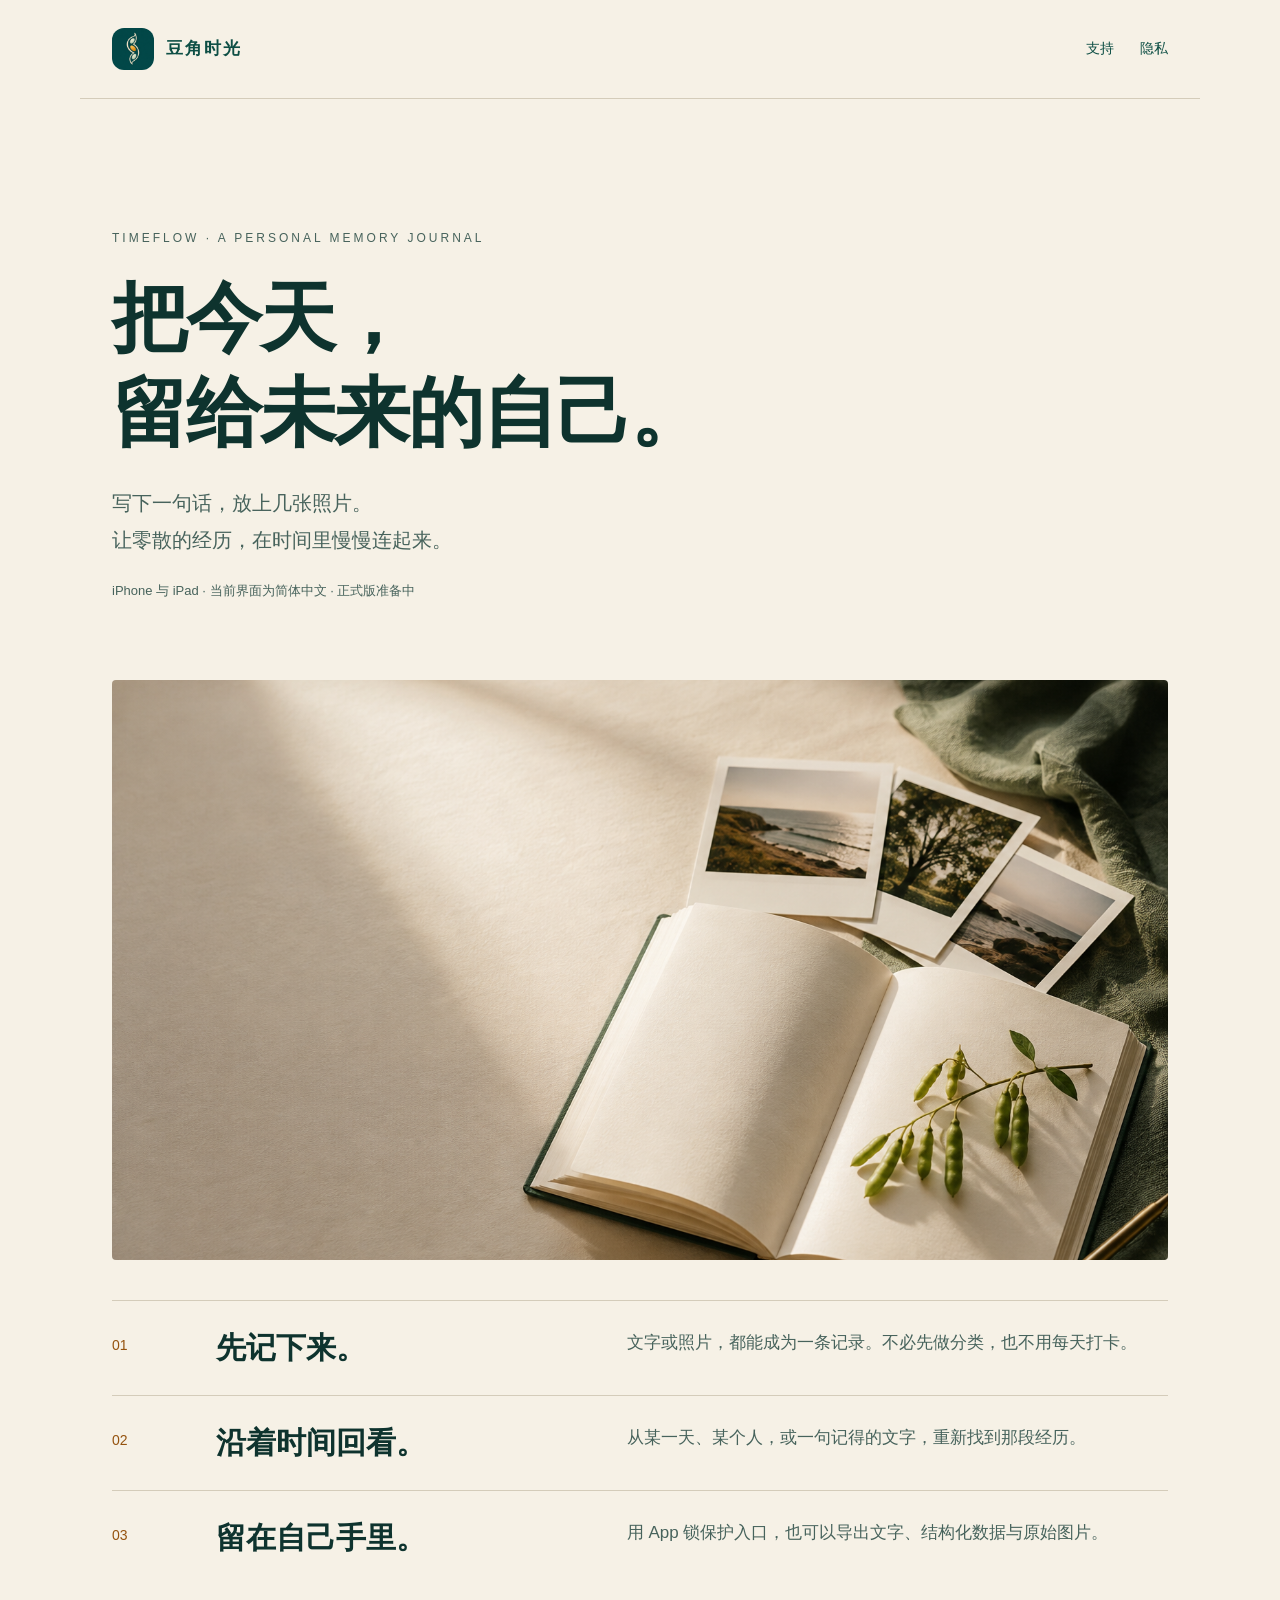
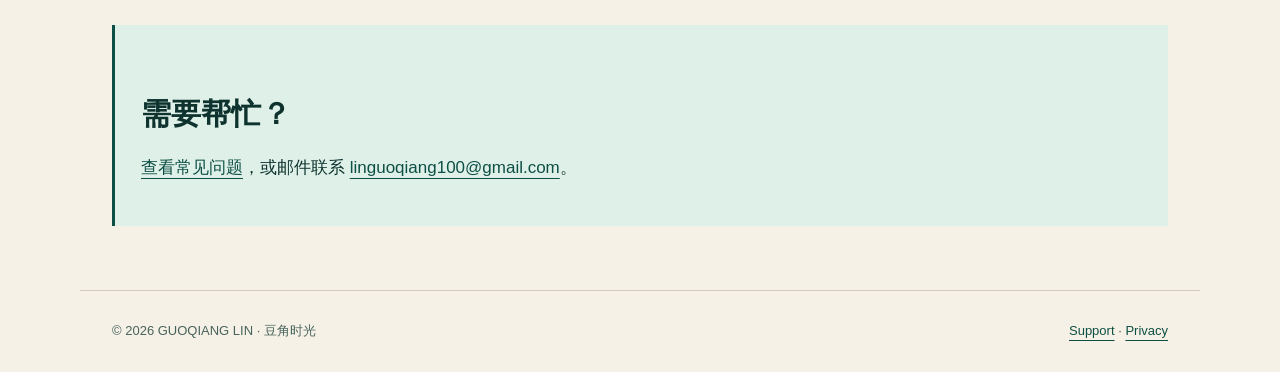
==== index.html @ fb49351d "docs: publish TimeFlow product support and privacy website" ====
<!doctype html>
<html lang="zh-CN"><head><meta charset="utf-8"><meta name="viewport" content="width=device-width,initial-scale=1"><title>豆角时光 · 把今天留给未来的自己</title><meta name="description" content="用文字和照片记录生活，沿时间线重温经历。豆角时光，一本属于自己的生活记录本。"><link rel="stylesheet" href="styles.css"></head>
<body><header><a class="brand" href="index.html"><img src="app-icon.png" alt="">豆角时光</a><nav aria-label="主导航"><a href="support.html">支持</a><a href="privacy.html">隐私</a></nav></header>
<main><section class="hero"><p class="eyebrow">TIMEFLOW · A PERSONAL MEMORY JOURNAL</p><h1>把今天，<br>留给未来的自己。</h1><p class="lede">写下一句话，放上几张照片。<br>让零散的经历，在时间里慢慢连起来。</p><p class="meta">iPhone 与 iPad · 当前界面为简体中文 · 正式版准备中</p></section>
<img class="hero-art" src="brand-hero.png" alt="暖光下的纸质记录本、风景照片与一枝绿色豆荚；宣传插画，非 App 截图">
<section class="rows" aria-label="产品特点"><article class="row"><span>01</span><h2>先记下来。</h2><p>文字或照片，都能成为一条记录。不必先做分类，也不用每天打卡。</p></article><article class="row"><span>02</span><h2>沿着时间回看。</h2><p>从某一天、某个人，或一句记得的文字，重新找到那段经历。</p></article><article class="row"><span>03</span><h2>留在自己手里。</h2><p>用 App 锁保护入口，也可以导出文字、结构化数据与原始图片。</p></article></section>
<section class="contact"><h2>需要帮忙？</h2><p><a href="support.html">查看常见问题</a>，或邮件联系 <a href="mailto:linguoqiang100@gmail.com">linguoqiang100@gmail.com</a>。</p></section></main>
<footer><span>© 2026 GUOQIANG LIN · 豆角时光</span><span><a href="support.html">Support</a> · <a href="privacy.html">Privacy</a></span></footer></body></html>
---- styles.css ----
@import url("design-tokens.css");
:root { color-scheme: light; }
* { box-sizing: border-box; }
body { margin: 0; background: var(--tf-color-background); color: var(--tf-color-ink); font: 17px/1.85 "PingFang SC", "Hiragino Sans GB", sans-serif; }
a { color: var(--tf-color-green); text-underline-offset: 5px; }
a:focus-visible { outline: 3px solid var(--tf-color-gold); outline-offset: 5px; }
header, main, footer { max-width: 1120px; margin: auto; padding: 28px 32px; }
header { display: flex; align-items: center; justify-content: space-between; gap: 24px; border-bottom: 1px solid var(--tf-color-line); }
.brand { display: flex; align-items: center; gap: 12px; text-decoration: none; font-weight: 650; letter-spacing: 2px; }
.brand img { width: 42px; height: 42px; border-radius: 12px; }
nav { display: flex; gap: 26px; font-size: 14px; }
nav a { text-decoration: none; }
.hero { padding: 90px 0 64px; max-width: 880px; }
.eyebrow { font: 12px/1.5 "Avenir Next", sans-serif; letter-spacing: 3px; color: var(--tf-color-secondary-ink); }
h1, h2 { font-family: "Songti SC", "Noto Serif CJK SC", serif; font-weight: 600; }
h1 { font-size: clamp(42px, 7vw, 76px); line-height: 1.25; letter-spacing: -2px; margin: 24px 0; }
h2 { font-size: 30px; line-height: 1.4; margin: 42px 0 16px; }
h3 { font-size: 19px; }
.lede { font-size: 20px; color: var(--tf-color-secondary-ink); max-width: 610px; }
.hero-art { display: block; width: 100%; max-height: 580px; object-fit: cover; border-radius: 4px; }
.rows { margin: 40px 0; }
.row { border-top: 1px solid var(--tf-color-line); padding: 26px 0; display: grid; grid-template-columns: 80px 1fr 1.4fr; gap: 24px; align-items: start; }
.row span { color: var(--tf-color-gold); font: 14px "Avenir Next", sans-serif; padding-top: 10px; }
.row h2 { margin: 0; }
.row p { margin: 0; color: var(--tf-color-secondary-ink); }
.document { max-width: 800px; padding-top: 55px; padding-bottom: 70px; }
.document h1 { font-size: clamp(34px, 6vw, 52px); letter-spacing: 0; }
.document p, .document li { max-width: 72ch; }
.meta { font-size: 13px; color: var(--tf-color-secondary-ink); }
.contact { padding: 26px; margin: 36px 0; background: var(--tf-color-green-soft); border-left: 3px solid var(--tf-color-green); }
footer { border-top: 1px solid var(--tf-color-line); color: var(--tf-color-secondary-ink); font-size: 13px; display: flex; justify-content: space-between; gap: 24px; }
@media (max-width: 640px) { header, main, footer { padding-left: 22px; padding-right: 22px; } header { flex-wrap: wrap; } nav { gap: 22px; } .hero { padding-top: 55px; } .row { grid-template-columns: 34px 1fr; gap: 12px; } .row p { grid-column: 2; } footer { display: block; } }
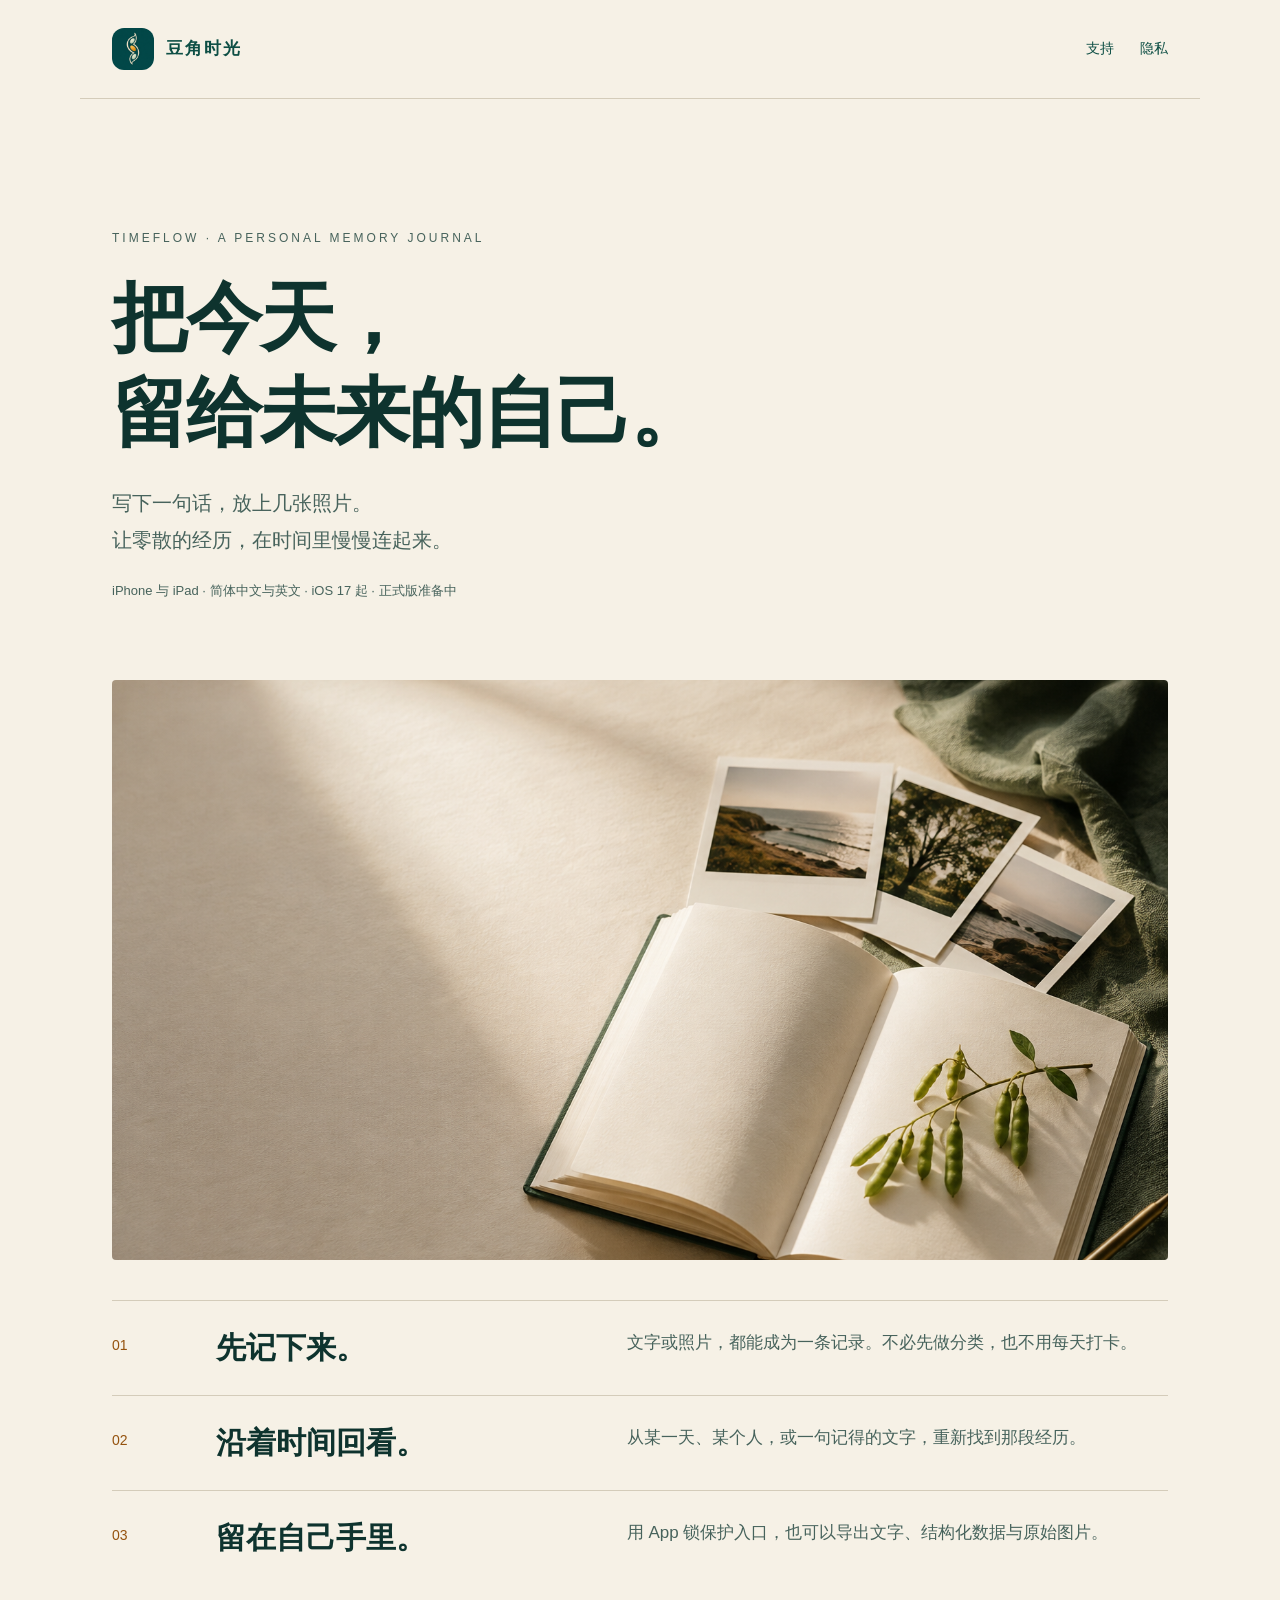
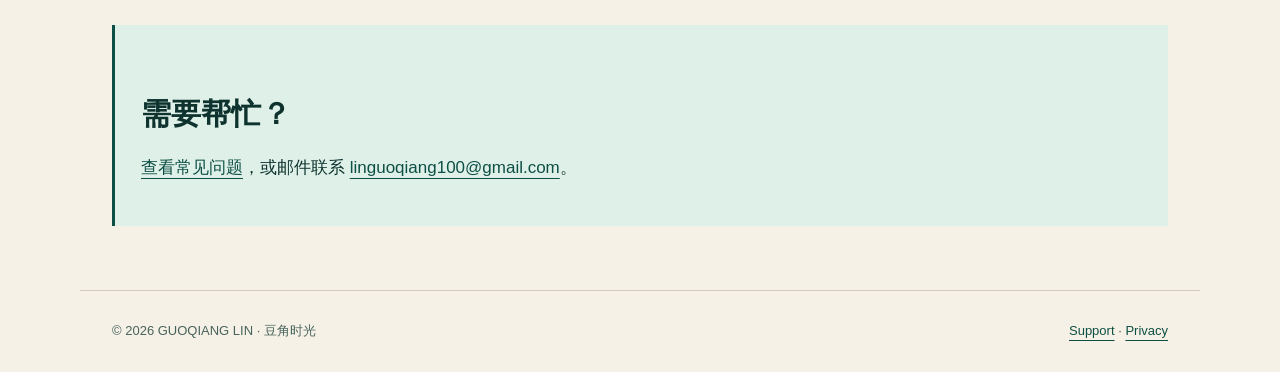
==== commit 3706360c: "docs: 对齐官网语言与最低系统说明" ====
--- a/index.html
+++ b/index.html
@@ -1,7 +1,7 @@
 <!doctype html>
 <html lang="zh-CN"><head><meta charset="utf-8"><meta name="viewport" content="width=device-width,initial-scale=1"><title>豆角时光 · 把今天留给未来的自己</title><meta name="description" content="用文字和照片记录生活，沿时间线重温经历。豆角时光，一本属于自己的生活记录本。"><link rel="stylesheet" href="styles.css"></head>
 <body><header><a class="brand" href="index.html"><img src="app-icon.png" alt="">豆角时光</a><nav aria-label="主导航"><a href="support.html">支持</a><a href="privacy.html">隐私</a></nav></header>
-<main><section class="hero"><p class="eyebrow">TIMEFLOW · A PERSONAL MEMORY JOURNAL</p><h1>把今天，<br>留给未来的自己。</h1><p class="lede">写下一句话，放上几张照片。<br>让零散的经历，在时间里慢慢连起来。</p><p class="meta">iPhone 与 iPad · 当前界面为简体中文 · 正式版准备中</p></section>
+<main><section class="hero"><p class="eyebrow">TIMEFLOW · A PERSONAL MEMORY JOURNAL</p><h1>把今天，<br>留给未来的自己。</h1><p class="lede">写下一句话，放上几张照片。<br>让零散的经历，在时间里慢慢连起来。</p><p class="meta">iPhone 与 iPad · 简体中文与英文 · iOS 17 起 · 正式版准备中</p></section>
 <img class="hero-art" src="brand-hero.png" alt="暖光下的纸质记录本、风景照片与一枝绿色豆荚；宣传插画，非 App 截图">
 <section class="rows" aria-label="产品特点"><article class="row"><span>01</span><h2>先记下来。</h2><p>文字或照片，都能成为一条记录。不必先做分类，也不用每天打卡。</p></article><article class="row"><span>02</span><h2>沿着时间回看。</h2><p>从某一天、某个人，或一句记得的文字，重新找到那段经历。</p></article><article class="row"><span>03</span><h2>留在自己手里。</h2><p>用 App 锁保护入口，也可以导出文字、结构化数据与原始图片。</p></article></section>
 <section class="contact"><h2>需要帮忙？</h2><p><a href="support.html">查看常见问题</a>，或邮件联系 <a href="mailto:linguoqiang100@gmail.com">linguoqiang100@gmail.com</a>。</p></section></main>
